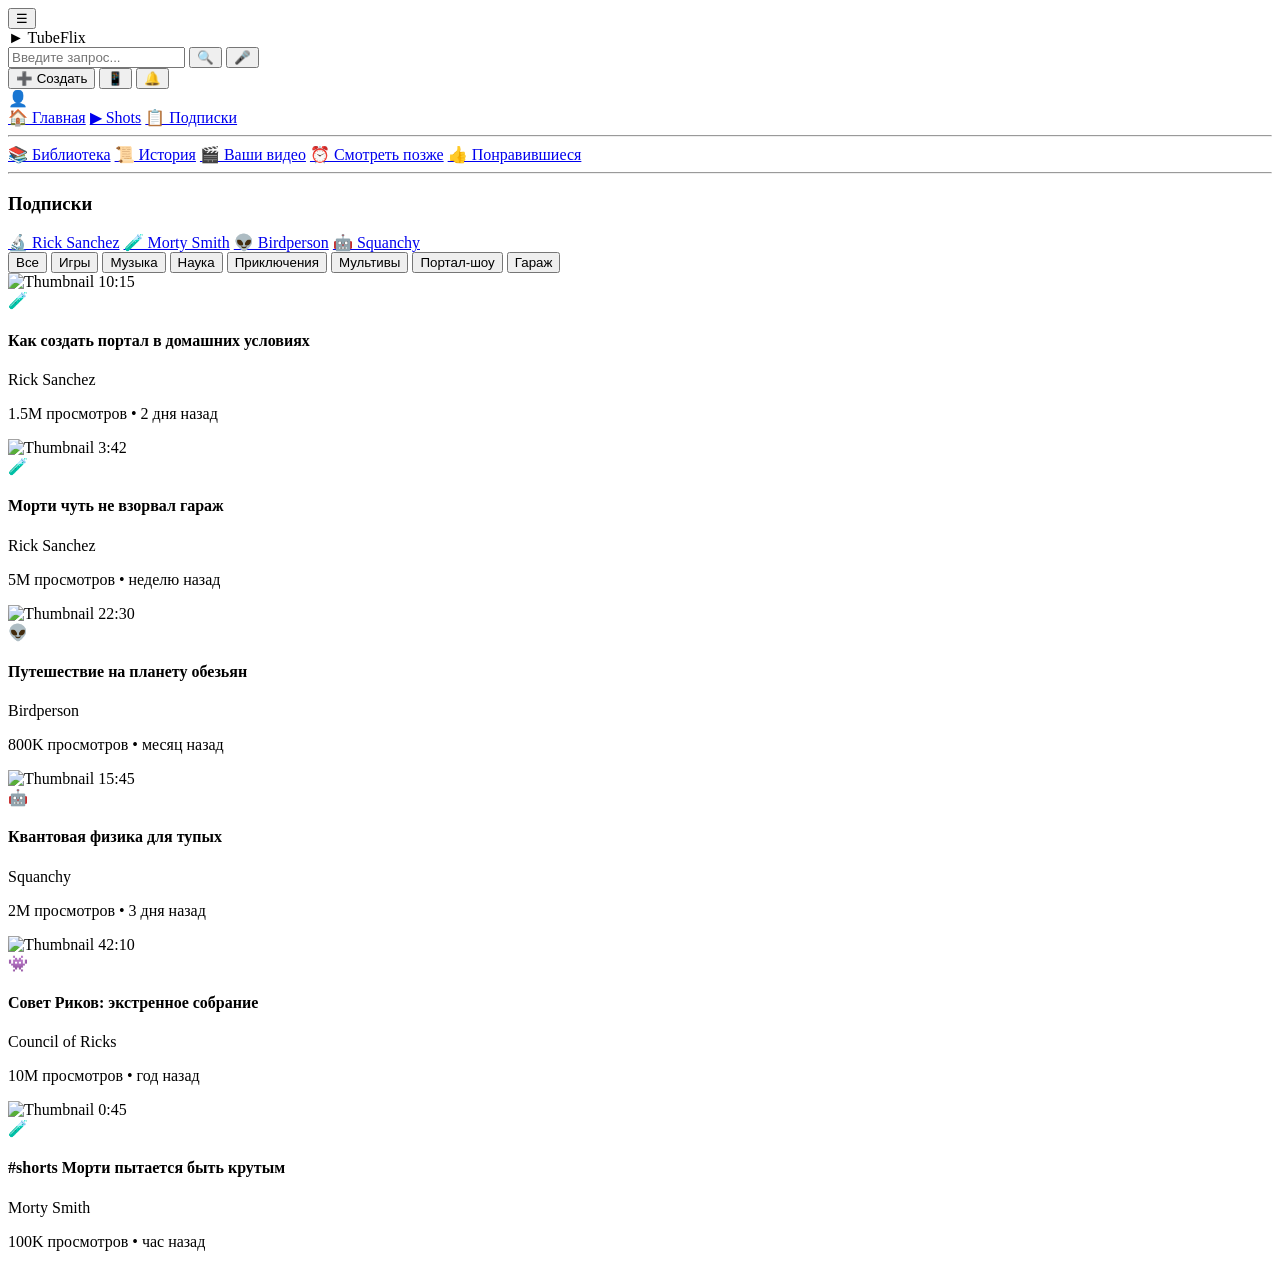
==== index.html @ 29e804e8 "Create index.html" ====
<!DOCTYPE html>
<html lang="en">
<head>
    <meta charset="UTF-8">
    <meta name="viewport" content="width=device-width, initial-scale=1.0">
    <title>TubeFlix - Клон Ютуба от Рика</title>
    <link rel="stylesheet" href="styles.css">
</head>
<body>
    <!-- Шапка как у Ютуба, блять -->
    <header class="header">
        <div class="header-left">
            <button class="menu-btn">☰</button>
            <div class="logo">
                <span class="logo-red">►</span>
                <span class="logo-text">TubeFlix</span>
            </div>
        </div>
        
        <div class="search-bar">
            <input type="text" placeholder="Введите запрос...">
            <button class="search-btn">🔍</button>
            <button class="voice-search">🎤</button>
        </div>
        
        <div class="header-right">
            <button class="create-btn">➕ Создать</button>
            <button class="apps-btn">📱</button>
            <button class="notifications-btn">🔔</button>
            <div class="avatar">👤</div>
        </div>
    </header>

    <main class="main-container">
        <!-- Боковая панель -->
        <aside class="sidebar">
            <nav class="sidebar-nav">
                <a href="#" class="nav-item active">🏠 Главная</a>
                <a href="#" class="nav-item">▶ Shots</a>
                <a href="#" class="nav-item">📋 Подписки</a>
                <hr>
                <a href="#" class="nav-item">📚 Библиотека</a>
                <a href="#" class="nav-item">📜 История</a>
                <a href="#" class="nav-item">🎬 Ваши видео</a>
                <a href="#" class="nav-item">⏰ Смотреть позже</a>
                <a href="#" class="nav-item">👍 Понравившиеся</a>
                <hr>
                <h3>Подписки</h3>
                <a href="#" class="nav-item">🔬 Rick Sanchez</a>
                <a href="#" class="nav-item">🧪 Morty Smith</a>
                <a href="#" class="nav-item">👽 Birdperson</a>
                <a href="#" class="nav-item">🤖 Squanchy</a>
            </nav>
        </aside>

        <!-- Основной контент -->
        <div class="content">
            <!-- Категории -->
            <div class="categories">
                <button class="category-btn active">Все</button>
                <button class="category-btn">Игры</button>
                <button class="category-btn">Музыка</button>
                <button class="category-btn">Наука</button>
                <button class="category-btn">Приключения</button>
                <button class="category-btn">Мультивы</button>
                <button class="category-btn">Портал-шоу</button>
                <button class="category-btn">Гараж</button>
            </div>

            <!-- Сетка видео -->
            <div class="video-grid">
                <!-- Видео 1 -->
                <div class="video-card">
                    <div class="thumbnail">
                        <img src="https://via.placeholder.com/320x180/1a1a1a/00ff00?text=Рик+и+Морти" alt="Thumbnail">
                        <span class="duration">10:15</span>
                    </div>
                    <div class="video-info">
                        <div class="channel-avatar">🧪</div>
                        <div class="video-details">
                            <h4>Как создать портал в домашних условиях</h4>
                            <p class="channel-name">Rick Sanchez</p>
                            <p class="video-stats">1.5M просмотров • 2 дня назад</p>
                        </div>
                    </div>
                </div>

                <!-- Видео 2 -->
                <div class="video-card">
                    <div class="thumbnail">
                        <img src="https://via.placeholder.com/320x180/1a1a1a/ff00ff?text=Морти+облажался" alt="Thumbnail">
                        <span class="duration">3:42</span>
                    </div>
                    <div class="video-info">
                        <div class="channel-avatar">🧪</div>
                        <div class="video-details">
                            <h4>Морти чуть не взорвал гараж</h4>
                            <p class="channel-name">Rick Sanchez</p>
                            <p class="video-stats">5M просмотров • неделю назад</p>
                        </div>
                    </div>
                </div>

                <!-- Видео 3 -->
                <div class="video-card">
                    <div class="thumbnail">
                        <img src="https://via.placeholder.com/320x180/1a1a1a/ffff00?text=Планета+Блипс" alt="Thumbnail">
                        <span class="duration">22:30</span>
                    </div>
                    <div class="video-info">
                        <div class="channel-avatar">👽</div>
                        <div class="video-details">
                            <h4>Путешествие на планету обезьян</h4>
                            <p class="channel-name">Birdperson</p>
                            <p class="video-stats">800K просмотров • месяц назад</p>
                        </div>
                    </div>
                </div>

                <!-- Видео 4 -->
                <div class="video-card">
                    <div class="thumbnail">
                        <img src="https://via.placeholder.com/320x180/1a1a1a/00ffff?text=Научное+шоу" alt="Thumbnail">
                        <span class="duration">15:45</span>
                    </div>
                    <div class="video-info">
                        <div class="channel-avatar">🤖</div>
                        <div class="video-details">
                            <h4>Квантовая физика для тупых</h4>
                            <p class="channel-name">Squanchy</p>
                            <p class="video-stats">2M просмотров • 3 дня назад</p>
                        </div>
                    </div>
                </div>

                <!-- Видео 5 -->
                <div class="video-card">
                    <div class="thumbnail">
                        <img src="https://via.placeholder.com/320x180/1a1a1a/ff0000?text=Межгалактический+совет" alt="Thumbnail">
                        <span class="duration">42:10</span>
                    </div>
                    <div class="video-info">
                        <div class="channel-avatar">👾</div>
                        <div class="video-details">
                            <h4>Совет Риков: экстренное собрание</h4>
                            <p class="channel-name">Council of Ricks</p>
                            <p class="video-stats">10M просмотров • год назад</p>
                        </div>
                    </div>
                </div>

                <!-- Видео 6 -->
                <div class="video-card">
                    <div class="thumbnail">
                        <img src="https://via.placeholder.com/320x180/1a1a1a/ff8800?text=Шортс+от+Морти" alt="Thumbnail">
                        <span class="duration">0:45</span>
                    </div>
                    <div class="video-info">
                        <div class="channel-avatar">🧪</div>
                        <div class="video-details">
                            <h4>#shorts Морти пытается быть крутым</h4>
                            <p class="channel-name">Morty Smith</p>
                            <p class="video-stats">100K просмотров • час назад</p>
                        </div>
                    </div>
                </div>
            </div>
        </div>
    </main>
</body>
</html>
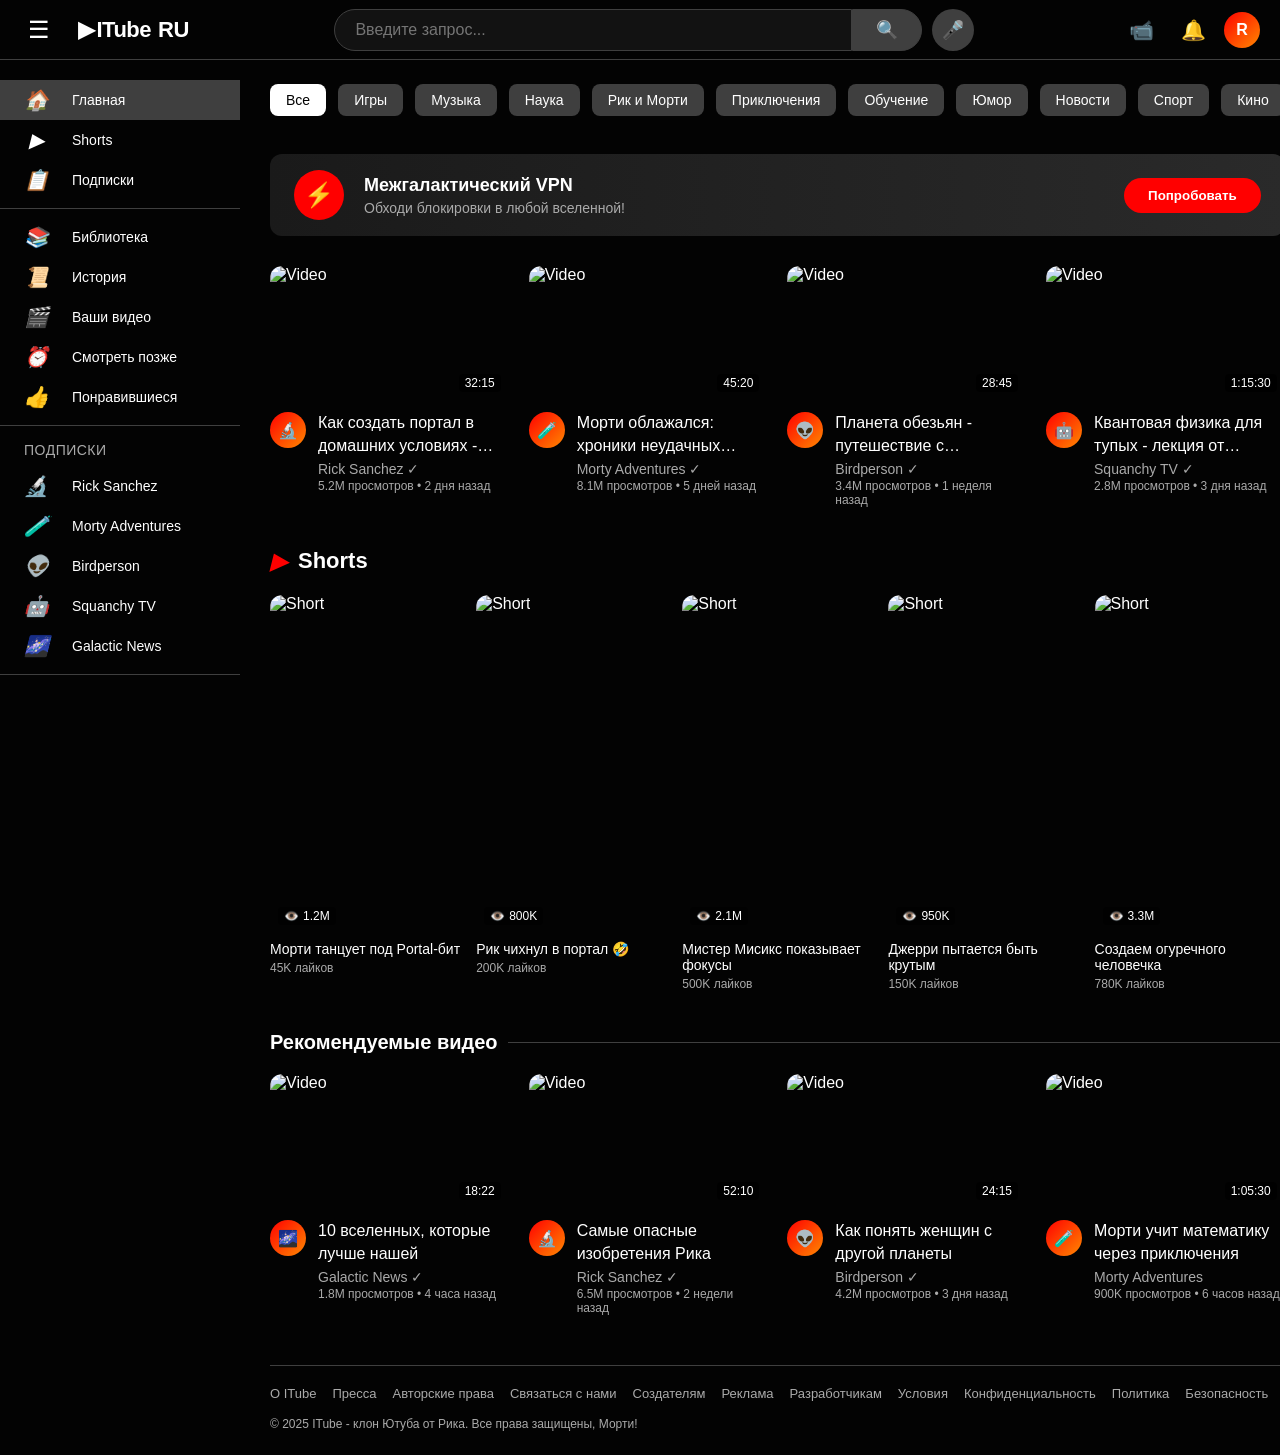
==== commit c6f9c796: "Update index.html" ====
--- a/index.html
+++ b/index.html
@@ -3,169 +3,968 @@
 <head>
     <meta charset="UTF-8">
     <meta name="viewport" content="width=device-width, initial-scale=1.0">
-    <title>TubeFlix - Клон Ютуба от Рика</title>
-    <link rel="stylesheet" href="styles.css">
+    <title>ITube - Клон Ютуба от Рика</title>
+    <style>
+        /* Стили внутри, чтобы ты не потерял, долбаеб */
+        * {
+            margin: 0;
+            padding: 0;
+            box-sizing: border-box;
+            font-family: 'Roboto', -apple-system, BlinkMacSystemFont, sans-serif;
+        }
+
+        body {
+            background-color: #030303;
+            color: #fff;
+        }
+
+        /* Шапка */
+        .header {
+            position: fixed;
+            top: 0;
+            left: 0;
+            right: 0;
+            height: 60px;
+            background-color: #030303;
+            display: flex;
+            align-items: center;
+            justify-content: space-between;
+            padding: 0 20px;
+            border-bottom: 1px solid #3f3f3f;
+            z-index: 1000;
+        }
+
+        .header-left {
+            display: flex;
+            align-items: center;
+            gap: 20px;
+        }
+
+        .menu-btn {
+            background: none;
+            border: none;
+            color: white;
+            font-size: 24px;
+            cursor: pointer;
+            padding: 8px;
+            border-radius: 50%;
+            transition: background-color 0.2s;
+        }
+
+        .menu-btn:hover {
+            background-color: #3f3f3f;
+        }
+
+        .logo {
+            display: flex;
+            align-items: center;
+            gap: 2px;
+        }
+
+        .logo i {
+            color: #ff0000;
+            font-size: 28px;
+            font-style: normal;
+        }
+
+        .logo span {
+            font-size: 22px;
+            font-weight: 600;
+            letter-spacing: -0.5px;
+            color: white;
+        }
+
+        .logo .itube {
+            color: white;
+        }
+
+        .country {
+            color: #aaa;
+            font-size: 12px;
+            font-weight: 400;
+            margin-left: 5px;
+        }
+
+        /* Поиск */
+        .search-container {
+            display: flex;
+            align-items: center;
+            flex: 0 1 640px;
+            gap: 10px;
+        }
+
+        .search-box {
+            display: flex;
+            flex: 1;
+            height: 42px;
+        }
+
+        .search-box input {
+            flex: 1;
+            height: 100%;
+            background-color: #121212;
+            border: 1px solid #3f3f3f;
+            border-radius: 40px 0 0 40px;
+            padding: 0 20px;
+            color: white;
+            font-size: 16px;
+            transition: border-color 0.2s;
+        }
+
+        .search-box input:focus {
+            border-color: #1c62b9;
+            outline: none;
+        }
+
+        .search-box button {
+            width: 70px;
+            height: 100%;
+            background-color: #3f3f3f;
+            border: 1px solid #3f3f3f;
+            border-radius: 0 40px 40px 0;
+            color: white;
+            cursor: pointer;
+            font-size: 18px;
+            transition: background-color 0.2s;
+        }
+
+        .search-box button:hover {
+            background-color: #4f4f4f;
+        }
+
+        .voice-search {
+            width: 42px;
+            height: 42px;
+            background-color: #3f3f3f;
+            border: none;
+            border-radius: 50%;
+            color: white;
+            cursor: pointer;
+            font-size: 18px;
+            transition: background-color 0.2s;
+        }
+
+        .voice-search:hover {
+            background-color: #4f4f4f;
+        }
+
+        /* Правая часть */
+        .header-right {
+            display: flex;
+            align-items: center;
+            gap: 10px;
+        }
+
+        .header-right button {
+            width: 42px;
+            height: 42px;
+            background: none;
+            border: none;
+            color: white;
+            cursor: pointer;
+            border-radius: 50%;
+            font-size: 20px;
+            transition: background-color 0.2s;
+        }
+
+        .header-right button:hover {
+            background-color: #3f3f3f;
+        }
+
+        .avatar {
+            width: 36px;
+            height: 36px;
+            background: linear-gradient(135deg, #ff0000, #ff8800);
+            border-radius: 50%;
+            display: flex;
+            align-items: center;
+            justify-content: center;
+            color: white;
+            font-weight: 600;
+            font-size: 16px;
+            cursor: pointer;
+        }
+
+        /* Основной контейнер */
+        .main {
+            display: flex;
+            margin-top: 60px;
+        }
+
+        /* Сайдбар */
+        .sidebar {
+            width: 240px;
+            background-color: #030303;
+            height: calc(100vh - 60px);
+            position: fixed;
+            left: 0;
+            overflow-y: auto;
+            padding: 12px 0;
+        }
+
+        .sidebar::-webkit-scrollbar {
+            width: 8px;
+        }
+
+        .sidebar::-webkit-scrollbar-thumb {
+            background-color: #3f3f3f;
+            border-radius: 4px;
+        }
+
+        .sidebar-section {
+            padding: 8px 0;
+            border-bottom: 1px solid #3f3f3f;
+        }
+
+        .sidebar-item {
+            display: flex;
+            align-items: center;
+            gap: 24px;
+            padding: 8px 24px;
+            color: #fff;
+            text-decoration: none;
+            font-size: 14px;
+            transition: background-color 0.2s;
+            cursor: pointer;
+        }
+
+        .sidebar-item:hover {
+            background-color: #3f3f3f;
+        }
+
+        .sidebar-item.active {
+            background-color: #3f3f3f;
+            font-weight: 500;
+        }
+
+        .sidebar-item i {
+            font-size: 20px;
+            width: 24px;
+            text-align: center;
+        }
+
+        .sidebar-title {
+            color: #aaa;
+            font-size: 14px;
+            font-weight: 500;
+            padding: 8px 24px;
+            text-transform: uppercase;
+            letter-spacing: 0.5px;
+        }
+
+        /* Контент */
+        .content {
+            margin-left: 240px;
+            padding: 24px 30px;
+            flex: 1;
+        }
+
+        /* Чипсы (категории) */
+        .chips {
+            display: flex;
+            gap: 12px;
+            margin-bottom: 30px;
+            overflow-x: auto;
+            padding-bottom: 8px;
+            scrollbar-width: thin;
+        }
+
+        .chips::-webkit-scrollbar {
+            height: 4px;
+        }
+
+        .chips::-webkit-scrollbar-thumb {
+            background-color: #3f3f3f;
+            border-radius: 4px;
+        }
+
+        .chip {
+            padding: 8px 16px;
+            background-color: #3f3f3f;
+            border: none;
+            border-radius: 8px;
+            color: white;
+            font-size: 14px;
+            font-weight: 400;
+            white-space: nowrap;
+            cursor: pointer;
+            transition: all 0.2s;
+        }
+
+        .chip:hover {
+            background-color: #4f4f4f;
+        }
+
+        .chip.active {
+            background-color: #fff;
+            color: #030303;
+        }
+
+        /* Секция шортс */
+        .shorts-section {
+            margin-bottom: 40px;
+        }
+
+        .shorts-header {
+            display: flex;
+            align-items: center;
+            gap: 10px;
+            margin-bottom: 20px;
+        }
+
+        .shorts-header h2 {
+            font-size: 22px;
+            font-weight: 600;
+        }
+
+        .shorts-header i {
+            font-size: 24px;
+            color: #ff0000;
+        }
+
+        .shorts-grid {
+            display: grid;
+            grid-template-columns: repeat(5, 1fr);
+            gap: 16px;
+        }
+
+        .short-card {
+            cursor: pointer;
+            transition: transform 0.2s;
+        }
+
+        .short-card:hover {
+            transform: scale(1.02);
+        }
+
+        .short-thumbnail {
+            position: relative;
+            aspect-ratio: 9/16;
+            border-radius: 12px;
+            overflow: hidden;
+            margin-bottom: 8px;
+        }
+
+        .short-thumbnail img {
+            width: 100%;
+            height: 100%;
+            object-fit: cover;
+            transition: transform 0.3s;
+        }
+
+        .short-card:hover .short-thumbnail img {
+            transform: scale(1.05);
+        }
+
+        .short-stats {
+            position: absolute;
+            bottom: 8px;
+            left: 8px;
+            color: white;
+            font-size: 12px;
+            display: flex;
+            align-items: center;
+            gap: 4px;
+            background: rgba(0,0,0,0.6);
+            padding: 2px 6px;
+            border-radius: 4px;
+        }
+
+        .short-title {
+            font-size: 14px;
+            font-weight: 500;
+            margin-bottom: 4px;
+            display: -webkit-box;
+            -webkit-line-clamp: 2;
+            -webkit-box-orient: vertical;
+            overflow: hidden;
+        }
+
+        .short-meta {
+            color: #aaa;
+            font-size: 12px;
+        }
+
+        /* Сетка видео */
+        .video-grid {
+            display: grid;
+            grid-template-columns: repeat(4, 1fr);
+            gap: 20px;
+            margin-bottom: 40px;
+        }
+
+        .video-card {
+            cursor: pointer;
+            transition: transform 0.2s;
+        }
+
+        .video-card:hover {
+            transform: scale(1.02);
+        }
+
+        .thumbnail {
+            position: relative;
+            aspect-ratio: 16/9;
+            border-radius: 12px;
+            overflow: hidden;
+            margin-bottom: 12px;
+        }
+
+        .thumbnail img {
+            width: 100%;
+            height: 100%;
+            object-fit: cover;
+            transition: transform 0.3s;
+        }
+
+        .video-card:hover .thumbnail img {
+            transform: scale(1.05);
+        }
+
+        .duration {
+            position: absolute;
+            bottom: 8px;
+            right: 8px;
+            background: rgba(0,0,0,0.8);
+            color: white;
+            padding: 2px 6px;
+            border-radius: 4px;
+            font-size: 12px;
+            font-weight: 500;
+        }
+
+        .video-info {
+            display: flex;
+            gap: 12px;
+        }
+
+        .channel-avatar {
+            width: 36px;
+            height: 36px;
+            border-radius: 50%;
+            overflow: hidden;
+            flex-shrink: 0;
+            background: linear-gradient(135deg, #ff0000, #ff8800);
+            display: flex;
+            align-items: center;
+            justify-content: center;
+            color: white;
+            font-weight: 600;
+        }
+
+        .channel-avatar img {
+            width: 100%;
+            height: 100%;
+            object-fit: cover;
+        }
+
+        .video-details {
+            flex: 1;
+        }
+
+        .video-title {
+            font-size: 16px;
+            font-weight: 500;
+            margin-bottom: 4px;
+            line-height: 1.4;
+            display: -webkit-box;
+            -webkit-line-clamp: 2;
+            -webkit-box-orient: vertical;
+            overflow: hidden;
+        }
+
+        .channel-name {
+            color: #aaa;
+            font-size: 14px;
+            margin-bottom: 2px;
+            display: flex;
+            align-items: center;
+            gap: 4px;
+        }
+
+        .verified {
+            color: #aaa;
+            font-size: 14px;
+        }
+
+        .video-stats {
+            color: #aaa;
+            font-size: 12px;
+        }
+
+        /* Разделитель */
+        .section-divider {
+            display: flex;
+            align-items: center;
+            gap: 10px;
+            margin: 40px 0 20px;
+        }
+
+        .section-divider h3 {
+            font-size: 20px;
+            font-weight: 600;
+        }
+
+        .section-divider-line {
+            flex: 1;
+            height: 1px;
+            background-color: #3f3f3f;
+        }
+
+        /* Реклама */
+        .ad-banner {
+            background: linear-gradient(90deg, #1a1a1a, #2a2a2a);
+            border-radius: 12px;
+            padding: 16px 24px;
+            margin-bottom: 30px;
+            display: flex;
+            align-items: center;
+            justify-content: space-between;
+        }
+
+        .ad-content {
+            display: flex;
+            align-items: center;
+            gap: 20px;
+        }
+
+        .ad-icon {
+            width: 50px;
+            height: 50px;
+            background: #ff0000;
+            border-radius: 50%;
+            display: flex;
+            align-items: center;
+            justify-content: center;
+            font-size: 24px;
+        }
+
+        .ad-text h4 {
+            font-size: 18px;
+            margin-bottom: 4px;
+        }
+
+        .ad-text p {
+            color: #aaa;
+            font-size: 14px;
+        }
+
+        .ad-button {
+            padding: 10px 24px;
+            background-color: #ff0000;
+            border: none;
+            border-radius: 40px;
+            color: white;
+            font-weight: 600;
+            cursor: pointer;
+            transition: background-color 0.2s;
+        }
+
+        .ad-button:hover {
+            background-color: #cc0000;
+        }
+
+        /* Футер */
+        .footer {
+            margin-top: 50px;
+            padding-top: 20px;
+            border-top: 1px solid #3f3f3f;
+        }
+
+        .footer-links {
+            display: flex;
+            flex-wrap: wrap;
+            gap: 16px;
+            margin-bottom: 16px;
+        }
+
+        .footer-links a {
+            color: #aaa;
+            text-decoration: none;
+            font-size: 13px;
+        }
+
+        .footer-links a:hover {
+            color: #fff;
+        }
+
+        .copyright {
+            color: #aaa;
+            font-size: 12px;
+        }
+
+        /* Адаптивность */
+        @media (max-width: 1200px) {
+            .video-grid {
+                grid-template-columns: repeat(3, 1fr);
+            }
+            .shorts-grid {
+                grid-template-columns: repeat(4, 1fr);
+            }
+        }
+
+        @media (max-width: 900px) {
+            .video-grid {
+                grid-template-columns: repeat(2, 1fr);
+            }
+            .shorts-grid {
+                grid-template-columns: repeat(3, 1fr);
+            }
+            .sidebar {
+                display: none;
+            }
+            .content {
+                margin-left: 0;
+            }
+        }
+    </style>
 </head>
 <body>
-    <!-- Шапка как у Ютуба, блять -->
+    <!-- Шапка -->
     <header class="header">
         <div class="header-left">
             <button class="menu-btn">☰</button>
             <div class="logo">
-                <span class="logo-red">►</span>
-                <span class="logo-text">TubeFlix</span>
+                <span class="logo i">▶</span>
+                <span class="itube">ITube</span>
+                <span class="country">RU</span>
             </div>
         </div>
-        
-        <div class="search-bar">
-            <input type="text" placeholder="Введите запрос...">
-            <button class="search-btn">🔍</button>
+
+        <!-- Поиск -->
+        <div class="search-container">
+            <div class="search-box">
+                <input type="text" placeholder="Введите запрос...">
+                <button>🔍</button>
+            </div>
             <button class="voice-search">🎤</button>
         </div>
-        
+
+        <!-- Правая часть -->
         <div class="header-right">
-            <button class="create-btn">➕ Создать</button>
-            <button class="apps-btn">📱</button>
-            <button class="notifications-btn">🔔</button>
-            <div class="avatar">👤</div>
+            <button>📹</button>
+            <button>🔔</button>
+            <div class="avatar">R</div>
         </div>
     </header>
 
-    <main class="main-container">
-        <!-- Боковая панель -->
+    <!-- Основной контент -->
+    <div class="main">
+        <!-- Сайдбар -->
         <aside class="sidebar">
-            <nav class="sidebar-nav">
-                <a href="#" class="nav-item active">🏠 Главная</a>
-                <a href="#" class="nav-item">▶ Shots</a>
-                <a href="#" class="nav-item">📋 Подписки</a>
-                <hr>
-                <a href="#" class="nav-item">📚 Библиотека</a>
-                <a href="#" class="nav-item">📜 История</a>
-                <a href="#" class="nav-item">🎬 Ваши видео</a>
-                <a href="#" class="nav-item">⏰ Смотреть позже</a>
-                <a href="#" class="nav-item">👍 Понравившиеся</a>
-                <hr>
-                <h3>Подписки</h3>
-                <a href="#" class="nav-item">🔬 Rick Sanchez</a>
-                <a href="#" class="nav-item">🧪 Morty Smith</a>
-                <a href="#" class="nav-item">👽 Birdperson</a>
-                <a href="#" class="nav-item">🤖 Squanchy</a>
-            </nav>
+            <div class="sidebar-section">
+                <div class="sidebar-item active">
+                    <i>🏠</i>
+                    <span>Главная</span>
+                </div>
+                <div class="sidebar-item">
+                    <i>▶</i>
+                    <span>Shorts</span>
+                </div>
+                <div class="sidebar-item">
+                    <i>📋</i>
+                    <span>Подписки</span>
+                </div>
+            </div>
+
+            <div class="sidebar-section">
+                <div class="sidebar-item">
+                    <i>📚</i>
+                    <span>Библиотека</span>
+                </div>
+                <div class="sidebar-item">
+                    <i>📜</i>
+                    <span>История</span>
+                </div>
+                <div class="sidebar-item">
+                    <i>🎬</i>
+                    <span>Ваши видео</span>
+                </div>
+                <div class="sidebar-item">
+                    <i>⏰</i>
+                    <span>Смотреть позже</span>
+                </div>
+                <div class="sidebar-item">
+                    <i>👍</i>
+                    <span>Понравившиеся</span>
+                </div>
+            </div>
+
+            <div class="sidebar-section">
+                <div class="sidebar-title">Подписки</div>
+                <div class="sidebar-item">
+                    <i>🔬</i>
+                    <span>Rick Sanchez</span>
+                </div>
+                <div class="sidebar-item">
+                    <i>🧪</i>
+                    <span>Morty Adventures</span>
+                </div>
+                <div class="sidebar-item">
+                    <i>👽</i>
+                    <span>Birdperson</span>
+                </div>
+                <div class="sidebar-item">
+                    <i>🤖</i>
+                    <span>Squanchy TV</span>
+                </div>
+                <div class="sidebar-item">
+                    <i>🌌</i>
+                    <span>Galactic News</span>
+                </div>
+            </div>
         </aside>
 
-        <!-- Основной контент -->
+        <!-- Контент -->
         <div class="content">
-            <!-- Категории -->
-            <div class="categories">
-                <button class="category-btn active">Все</button>
-                <button class="category-btn">Игры</button>
-                <button class="category-btn">Музыка</button>
-                <button class="category-btn">Наука</button>
-                <button class="category-btn">Приключения</button>
-                <button class="category-btn">Мультивы</button>
-                <button class="category-btn">Портал-шоу</button>
-                <button class="category-btn">Гараж</button>
-            </div>
-
-            <!-- Сетка видео -->
+            <!-- Чипсы (категории) -->
+            <div class="chips">
+                <button class="chip active">Все</button>
+                <button class="chip">Игры</button>
+                <button class="chip">Музыка</button>
+                <button class="chip">Наука</button>
+                <button class="chip">Рик и Морти</button>
+                <button class="chip">Приключения</button>
+                <button class="chip">Обучение</button>
+                <button class="chip">Юмор</button>
+                <button class="chip">Новости</button>
+                <button class="chip">Спорт</button>
+                <button class="chip">Кино</button>
+            </div>
+
+            <!-- Реклама -->
+            <div class="ad-banner">
+                <div class="ad-content">
+                    <div class="ad-icon">⚡</div>
+                    <div class="ad-text">
+                        <h4>Межгалактический VPN</h4>
+                        <p>Обходи блокировки в любой вселенной!</p>
+                    </div>
+                </div>
+                <button class="ad-button">Попробовать</button>
+            </div>
+
+            <!-- Длинные видео 1 -->
             <div class="video-grid">
-                <!-- Видео 1 -->
                 <div class="video-card">
                     <div class="thumbnail">
-                        <img src="https://via.placeholder.com/320x180/1a1a1a/00ff00?text=Рик+и+Морти" alt="Thumbnail">
-                        <span class="duration">10:15</span>
+                        <img src="https://images.unsplash.com/photo-1634907844139-b5d9b5b0b3b0?w=400" alt="Video">
+                        <span class="duration">32:15</span>
+                    </div>
+                    <div class="video-info">
+                        <div class="channel-avatar">🔬</div>
+                        <div class="video-details">
+                            <h3 class="video-title">Как создать портал в домашних условиях - полный гайд</h3>
+                            <p class="channel-name">Rick Sanchez ✓</p>
+                            <p class="video-stats">5.2M просмотров • 2 дня назад</p>
+                        </div>
+                    </div>
+                </div>
+
+                <div class="video-card">
+                    <div class="thumbnail">
+                        <img src="https://images.unsplash.com/photo-1634907844139-b5d9b5b0b3b1?w=400" alt="Video">
+                        <span class="duration">45:20</span>
                     </div>
                     <div class="video-info">
                         <div class="channel-avatar">🧪</div>
                         <div class="video-details">
-                            <h4>Как создать портал в домашних условиях</h4>
-                            <p class="channel-name">Rick Sanchez</p>
-                            <p class="video-stats">1.5M просмотров • 2 дня назад</p>
-                        </div>
-                    </div>
-                </div>
-
-                <!-- Видео 2 -->
+                            <h3 class="video-title">Морти облажался: хроники неудачных экспериментов</h3>
+                            <p class="channel-name">Morty Adventures ✓</p>
+                            <p class="video-stats">8.1M просмотров • 5 дней назад</p>
+                        </div>
+                    </div>
+                </div>
+
                 <div class="video-card">
                     <div class="thumbnail">
-                        <img src="https://via.placeholder.com/320x180/1a1a1a/ff00ff?text=Морти+облажался" alt="Thumbnail">
-                        <span class="duration">3:42</span>
+                        <img src="https://images.unsplash.com/photo-1634907844139-b5d9b5b0b3b2?w=400" alt="Video">
+                        <span class="duration">28:45</span>
+                    </div>
+                    <div class="video-info">
+                        <div class="channel-avatar">👽</div>
+                        <div class="video-details">
+                            <h3 class="video-title">Планета обезьян - путешествие с Бердперсоном</h3>
+                            <p class="channel-name">Birdperson ✓</p>
+                            <p class="video-stats">3.4M просмотров • 1 неделя назад</p>
+                        </div>
+                    </div>
+                </div>
+
+                <div class="video-card">
+                    <div class="thumbnail">
+                        <img src="https://images.unsplash.com/photo-1634907844139-b5d9b5b0b3b3?w=400" alt="Video">
+                        <span class="duration">1:15:30</span>
+                    </div>
+                    <div class="video-info">
+                        <div class="channel-avatar">🤖</div>
+                        <div class="video-details">
+                            <h3 class="video-title">Квантовая физика для тупых - лекция от Сквончи</h3>
+                            <p class="channel-name">Squanchy TV ✓</p>
+                            <p class="video-stats">2.8M просмотров • 3 дня назад</p>
+                        </div>
+                    </div>
+                </div>
+            </div>
+
+            <!-- Шортс секция -->
+            <div class="shorts-section">
+                <div class="shorts-header">
+                    <i>▶</i>
+                    <h2>Shorts</h2>
+                </div>
+
+                <div class="shorts-grid">
+                    <div class="short-card">
+                        <div class="short-thumbnail">
+                            <img src="https://images.unsplash.com/photo-1634907844139-b5d9b5b0b3b4?w=400" alt="Short">
+                            <div class="short-stats">
+                                <span>👁️</span>
+                                <span>1.2M</span>
+                            </div>
+                        </div>
+                        <h4 class="short-title">Морти танцует под Portal-бит</h4>
+                        <p class="short-meta">45K лайков</p>
+                    </div>
+
+                    <div class="short-card">
+                        <div class="short-thumbnail">
+                            <img src="https://images.unsplash.com/photo-1634907844139-b5d9b5b0b3b5?w=400" alt="Short">
+                            <div class="short-stats">
+                                <span>👁️</span>
+                                <span>800K</span>
+                            </div>
+                        </div>
+                        <h4 class="short-title">Рик чихнул в портал 🤣</h4>
+                        <p class="short-meta">200K лайков</p>
+                    </div>
+
+                    <div class="short-card">
+                        <div class="short-thumbnail">
+                            <img src="https://images.unsplash.com/photo-1634907844139-b5d9b5b0b3b6?w=400" alt="Short">
+                            <div class="short-stats">
+                                <span>👁️</span>
+                                <span>2.1M</span>
+                            </div>
+                        </div>
+                        <h4 class="short-title">Мистер Мисикс показывает фокусы</h4>
+                        <p class="short-meta">500K лайков</p>
+                    </div>
+
+                    <div class="short-card">
+                        <div class="short-thumbnail">
+                            <img src="https://images.unsplash.com/photo-1634907844139-b5d9b5b0b3b7?w=400" alt="Short">
+                            <div class="short-stats">
+                                <span>👁️</span>
+                                <span>950K</span>
+                            </div>
+                        </div>
+                        <h4 class="short-title">Джерри пытается быть крутым</h4>
+                        <p class="short-meta">150K лайков</p>
+                    </div>
+
+                    <div class="short-card">
+                        <div class="short-thumbnail">
+                            <img src="https://images.unsplash.com/photo-1634907844139-b5d9b5b0b3b8?w=400" alt="Short">
+                            <div class="short-stats">
+                                <span>👁️</span>
+                                <span>3.3M</span>
+                            </div>
+                        </div>
+                        <h4 class="short-title">Создаем огуречного человечка</h4>
+                        <p class="short-meta">780K лайков</p>
+                    </div>
+                </div>
+            </div>
+
+            <!-- Длинные видео 2 -->
+            <div class="section-divider">
+                <h3>Рекомендуемые видео</h3>
+                <div class="section-divider-line"></div>
+            </div>
+
+            <div class="video-grid">
+                <div class="video-card">
+                    <div class="thumbnail">
+                        <img src="https://images.unsplash.com/photo-1634907844139-b5d9b5b0b3b9?w=400" alt="Video">
+                        <span class="duration">18:22</span>
+                    </div>
+                    <div class="video-info">
+                        <div class="channel-avatar">🌌</div>
+                        <div class="video-details">
+                            <h3 class="video-title">10 вселенных, которые лучше нашей</h3>
+                            <p class="channel-name">Galactic News ✓</p>
+                            <p class="video-stats">1.8M просмотров • 4 часа назад</p>
+                        </div>
+                    </div>
+                </div>
+
+                <div class="video-card">
+                    <div class="thumbnail">
+                        <img src="https://images.unsplash.com/photo-1634907844139-b5d9b5b0b4b0?w=400" alt="Video">
+                        <span class="duration">52:10</span>
+                    </div>
+                    <div class="video-info">
+                        <div class="channel-avatar">🔬</div>
+                        <div class="video-details">
+                            <h3 class="video-title">Самые опасные изобретения Рика</h3>
+                            <p class="channel-name">Rick Sanchez ✓</p>
+                            <p class="video-stats">6.5M просмотров • 2 недели назад</p>
+                        </div>
+                    </div>
+                </div>
+
+                <div class="video-card">
+                    <div class="thumbnail">
+                        <img src="https://images.unsplash.com/photo-1634907844139-b5d9b5b0b4b1?w=400" alt="Video">
+                        <span class="duration">24:15</span>
+                    </div>
+                    <div class="video-info">
+                        <div class="channel-avatar">👽</div>
+                        <div class="video-details">
+                            <h3 class="video-title">Как понять женщин с другой планеты</h3>
+                            <p class="channel-name">Birdperson ✓</p>
+                            <p class="video-stats">4.2M просмотров • 3 дня назад</p>
+                        </div>
+                    </div>
+                </div>
+
+                <div class="video-card">
+                    <div class="thumbnail">
+                        <img src="https://images.unsplash.com/photo-1634907844139-b5d9b5b0b4b2?w=400" alt="Video">
+                        <span class="duration">1:05:30</span>
                     </div>
                     <div class="video-info">
                         <div class="channel-avatar">🧪</div>
                         <div class="video-details">
-                            <h4>Морти чуть не взорвал гараж</h4>
-                            <p class="channel-name">Rick Sanchez</p>
-                            <p class="video-stats">5M просмотров • неделю назад</p>
-                        </div>
-                    </div>
-                </div>
-
-                <!-- Видео 3 -->
-                <div class="video-card">
-                    <div class="thumbnail">
-                        <img src="https://via.placeholder.com/320x180/1a1a1a/ffff00?text=Планета+Блипс" alt="Thumbnail">
-                        <span class="duration">22:30</span>
-                    </div>
-                    <div class="video-info">
-                        <div class="channel-avatar">👽</div>
-                        <div class="video-details">
-                            <h4>Путешествие на планету обезьян</h4>
-                            <p class="channel-name">Birdperson</p>
-                            <p class="video-stats">800K просмотров • месяц назад</p>
-                        </div>
-                    </div>
-                </div>
-
-                <!-- Видео 4 -->
-                <div class="video-card">
-                    <div class="thumbnail">
-                        <img src="https://via.placeholder.com/320x180/1a1a1a/00ffff?text=Научное+шоу" alt="Thumbnail">
-                        <span class="duration">15:45</span>
-                    </div>
-                    <div class="video-info">
-                        <div class="channel-avatar">🤖</div>
-                        <div class="video-details">
-                            <h4>Квантовая физика для тупых</h4>
-                            <p class="channel-name">Squanchy</p>
-                            <p class="video-stats">2M просмотров • 3 дня назад</p>
-                        </div>
-                    </div>
-                </div>
-
-                <!-- Видео 5 -->
-                <div class="video-card">
-                    <div class="thumbnail">
-                        <img src="https://via.placeholder.com/320x180/1a1a1a/ff0000?text=Межгалактический+совет" alt="Thumbnail">
-                        <span class="duration">42:10</span>
-                    </div>
-                    <div class="video-info">
-                        <div class="channel-avatar">👾</div>
-                        <div class="video-details">
-                            <h4>Совет Риков: экстренное собрание</h4>
-                            <p class="channel-name">Council of Ricks</p>
-                            <p class="video-stats">10M просмотров • год назад</p>
-                        </div>
-                    </div>
-                </div>
-
-                <!-- Видео 6 -->
-                <div class="video-card">
-                    <div class="thumbnail">
-                        <img src="https://via.placeholder.com/320x180/1a1a1a/ff8800?text=Шортс+от+Морти" alt="Thumbnail">
-                        <span class="duration">0:45</span>
-                    </div>
-                    <div class="video-info">
-                        <div class="channel-avatar">🧪</div>
-                        <div class="video-details">
-                            <h4>#shorts Морти пытается быть крутым</h4>
-                            <p class="channel-name">Morty Smith</p>
-                            <p class="video-stats">100K просмотров • час назад</p>
-                        </div>
-                    </div>
-                </div>
-            </div>
+                            <h3 class="video-title">Морти учит математику через приключения</h3>
+                            <p class="channel-name">Morty Adventures</p>
+                            <p class="video-stats">900K просмотров • 6 часов назад</p>
+                        </div>
+                    </div>
+                </div>
+            </div>
+
+            <!-- Футер -->
+            <footer class="footer">
+                <div class="footer-links">
+                    <a href="#">О ITube</a>
+                    <a href="#">Пресса</a>
+                    <a href="#">Авторские права</a>
+                    <a href="#">Связаться с нами</a>
+                    <a href="#">Создателям</a>
+                    <a href="#">Реклама</a>
+                    <a href="#">Разработчикам</a>
+                    <a href="#">Условия</a>
+                    <a href="#">Конфиденциальность</a>
+                    <a href="#">Политика</a>
+                    <a href="#">Безопасность</a>
+                </div>
+                <div class="copyright">
+                    © 2025 ITube - клон Ютуба от Рика. Все права защищены, Морти!
+                </div>
+            </footer>
         </div>
-    </main>
+    </div>
 </body>
 </html>
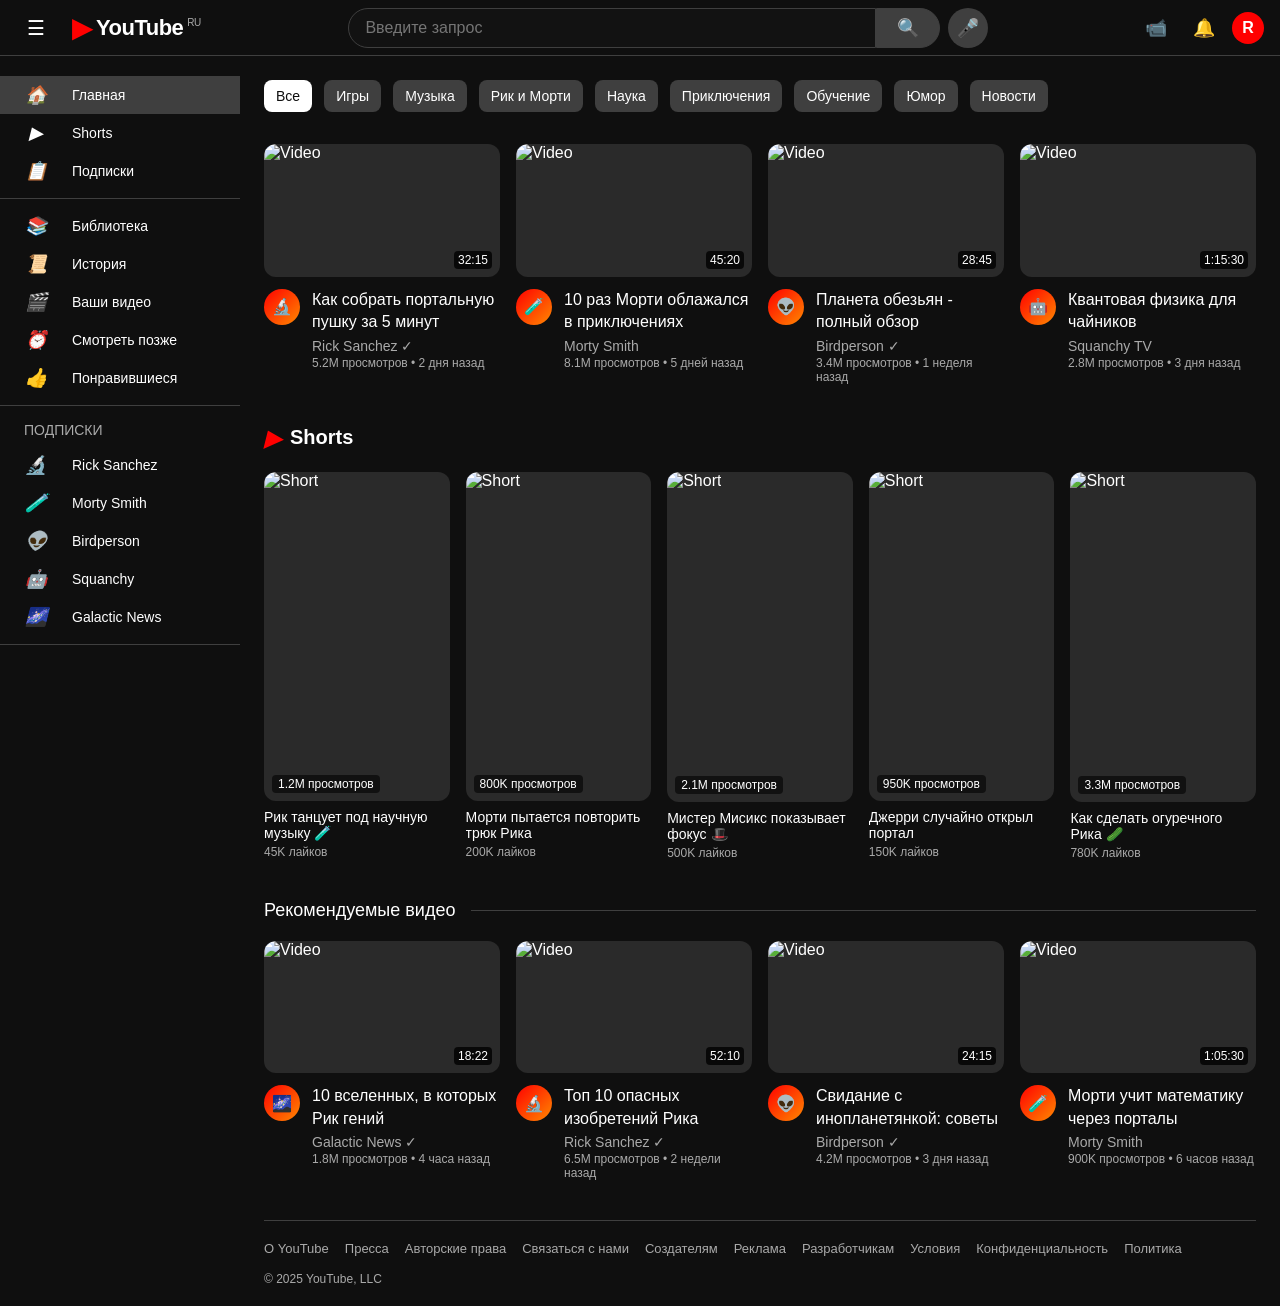
==== commit 02c1035d: "Update index.html" ====
--- a/index.html
+++ b/index.html
@@ -3,33 +3,32 @@
 <head>
     <meta charset="UTF-8">
     <meta name="viewport" content="width=device-width, initial-scale=1.0">
-    <title>ITube - Клон Ютуба от Рика</title>
+    <title>YouTube</title>
     <style>
-        /* Стили внутри, чтобы ты не потерял, долбаеб */
         * {
             margin: 0;
             padding: 0;
             box-sizing: border-box;
-            font-family: 'Roboto', -apple-system, BlinkMacSystemFont, sans-serif;
+            font-family: 'Roboto', Arial, sans-serif;
         }
 
         body {
-            background-color: #030303;
+            background-color: #0f0f0f;
             color: #fff;
         }
 
-        /* Шапка */
+        /* Шапка YouTube */
         .header {
             position: fixed;
             top: 0;
             left: 0;
             right: 0;
-            height: 60px;
-            background-color: #030303;
+            height: 56px;
+            background-color: #0f0f0f;
             display: flex;
             align-items: center;
             justify-content: space-between;
-            padding: 0 20px;
+            padding: 0 16px;
             border-bottom: 1px solid #3f3f3f;
             z-index: 1000;
         }
@@ -37,18 +36,21 @@
         .header-left {
             display: flex;
             align-items: center;
-            gap: 20px;
+            gap: 16px;
         }
 
         .menu-btn {
+            width: 40px;
+            height: 40px;
             background: none;
             border: none;
             color: white;
-            font-size: 24px;
+            font-size: 20px;
             cursor: pointer;
-            padding: 8px;
             border-radius: 50%;
-            transition: background-color 0.2s;
+            display: flex;
+            align-items: center;
+            justify-content: center;
         }
 
         .menu-btn:hover {
@@ -58,31 +60,28 @@
         .logo {
             display: flex;
             align-items: center;
-            gap: 2px;
-        }
-
-        .logo i {
+        }
+
+        .logo-icon {
             color: #ff0000;
             font-size: 28px;
-            font-style: normal;
-        }
-
-        .logo span {
+            margin-right: 2px;
+        }
+
+        .logo-text {
             font-size: 22px;
             font-weight: 600;
             letter-spacing: -0.5px;
             color: white;
         }
 
-        .logo .itube {
-            color: white;
-        }
-
-        .country {
+        .logo-text::after {
+            content: "RU";
+            font-size: 10px;
             color: #aaa;
-            font-size: 12px;
+            margin-left: 4px;
             font-weight: 400;
-            margin-left: 5px;
+            vertical-align: super;
         }
 
         /* Поиск */
@@ -90,34 +89,33 @@
             display: flex;
             align-items: center;
             flex: 0 1 640px;
-            gap: 10px;
-        }
-
-        .search-box {
+            gap: 8px;
+        }
+
+        .search-wrapper {
             display: flex;
             flex: 1;
-            height: 42px;
-        }
-
-        .search-box input {
+            height: 40px;
+        }
+
+        .search-wrapper input {
             flex: 1;
             height: 100%;
             background-color: #121212;
             border: 1px solid #3f3f3f;
             border-radius: 40px 0 0 40px;
-            padding: 0 20px;
+            padding: 0 16px;
             color: white;
             font-size: 16px;
-            transition: border-color 0.2s;
-        }
-
-        .search-box input:focus {
+        }
+
+        .search-wrapper input:focus {
             border-color: #1c62b9;
             outline: none;
         }
 
-        .search-box button {
-            width: 70px;
+        .search-wrapper button {
+            width: 64px;
             height: 100%;
             background-color: #3f3f3f;
             border: 1px solid #3f3f3f;
@@ -128,13 +126,13 @@
             transition: background-color 0.2s;
         }
 
-        .search-box button:hover {
+        .search-wrapper button:hover {
             background-color: #4f4f4f;
         }
 
         .voice-search {
-            width: 42px;
-            height: 42px;
+            width: 40px;
+            height: 40px;
             background-color: #3f3f3f;
             border: none;
             border-radius: 50%;
@@ -152,18 +150,18 @@
         .header-right {
             display: flex;
             align-items: center;
-            gap: 10px;
+            gap: 8px;
         }
 
         .header-right button {
-            width: 42px;
-            height: 42px;
+            width: 40px;
+            height: 40px;
             background: none;
             border: none;
             color: white;
             cursor: pointer;
             border-radius: 50%;
-            font-size: 20px;
+            font-size: 18px;
             transition: background-color 0.2s;
         }
 
@@ -172,30 +170,29 @@
         }
 
         .avatar {
-            width: 36px;
-            height: 36px;
-            background: linear-gradient(135deg, #ff0000, #ff8800);
+            width: 32px;
+            height: 32px;
+            background-color: #ff0000;
             border-radius: 50%;
             display: flex;
             align-items: center;
             justify-content: center;
             color: white;
             font-weight: 600;
-            font-size: 16px;
             cursor: pointer;
         }
 
         /* Основной контейнер */
         .main {
             display: flex;
-            margin-top: 60px;
+            margin-top: 56px;
         }
 
         /* Сайдбар */
         .sidebar {
             width: 240px;
-            background-color: #030303;
-            height: calc(100vh - 60px);
+            background-color: #0f0f0f;
+            height: calc(100vh - 56px);
             position: fixed;
             left: 0;
             overflow-y: auto;
@@ -224,8 +221,8 @@
             color: #fff;
             text-decoration: none;
             font-size: 14px;
+            cursor: pointer;
             transition: background-color 0.2s;
-            cursor: pointer;
         }
 
         .sidebar-item:hover {
@@ -238,7 +235,7 @@
         }
 
         .sidebar-item i {
-            font-size: 20px;
+            font-size: 18px;
             width: 24px;
             text-align: center;
         }
@@ -249,58 +246,152 @@
             font-weight: 500;
             padding: 8px 24px;
             text-transform: uppercase;
-            letter-spacing: 0.5px;
         }
 
         /* Контент */
         .content {
             margin-left: 240px;
-            padding: 24px 30px;
+            padding: 24px 24px 0;
             flex: 1;
         }
 
-        /* Чипсы (категории) */
-        .chips {
+        /* Категории */
+        .categories {
             display: flex;
             gap: 12px;
-            margin-bottom: 30px;
+            margin-bottom: 24px;
             overflow-x: auto;
             padding-bottom: 8px;
             scrollbar-width: thin;
         }
 
-        .chips::-webkit-scrollbar {
-            height: 4px;
-        }
-
-        .chips::-webkit-scrollbar-thumb {
+        .categories::-webkit-scrollbar {
+            height: 2px;
+        }
+
+        .categories::-webkit-scrollbar-thumb {
             background-color: #3f3f3f;
             border-radius: 4px;
         }
 
-        .chip {
-            padding: 8px 16px;
+        .category {
+            padding: 8px 12px;
             background-color: #3f3f3f;
             border: none;
             border-radius: 8px;
             color: white;
             font-size: 14px;
-            font-weight: 400;
             white-space: nowrap;
             cursor: pointer;
-            transition: all 0.2s;
-        }
-
-        .chip:hover {
+            transition: background-color 0.2s;
+        }
+
+        .category:hover {
             background-color: #4f4f4f;
         }
 
-        .chip.active {
+        .category.active {
             background-color: #fff;
-            color: #030303;
-        }
-
-        /* Секция шортс */
+            color: #0f0f0f;
+        }
+
+        /* Блок с видео */
+        .video-grid {
+            display: grid;
+            grid-template-columns: repeat(4, 1fr);
+            gap: 16px;
+            margin-bottom: 40px;
+        }
+
+        .video-card {
+            cursor: pointer;
+            transition: transform 0.2s;
+        }
+
+        .video-card:hover {
+            transform: scale(1.02);
+        }
+
+        .thumbnail {
+            position: relative;
+            aspect-ratio: 16/9;
+            border-radius: 12px;
+            overflow: hidden;
+            margin-bottom: 12px;
+            background-color: #2a2a2a;
+        }
+
+        .thumbnail img {
+            width: 100%;
+            height: 100%;
+            object-fit: cover;
+        }
+
+        .duration {
+            position: absolute;
+            bottom: 8px;
+            right: 8px;
+            background-color: rgba(0, 0, 0, 0.8);
+            color: white;
+            padding: 2px 4px;
+            border-radius: 4px;
+            font-size: 12px;
+            font-weight: 500;
+        }
+
+        .video-info {
+            display: flex;
+            gap: 12px;
+        }
+
+        .channel-avatar {
+            width: 36px;
+            height: 36px;
+            border-radius: 50%;
+            overflow: hidden;
+            flex-shrink: 0;
+            background: linear-gradient(135deg, #ff0000, #ff8800);
+            display: flex;
+            align-items: center;
+            justify-content: center;
+            color: white;
+            font-weight: 600;
+        }
+
+        .video-details {
+            flex: 1;
+        }
+
+        .video-title {
+            font-size: 16px;
+            font-weight: 500;
+            line-height: 1.4;
+            margin-bottom: 4px;
+            display: -webkit-box;
+            -webkit-line-clamp: 2;
+            -webkit-box-orient: vertical;
+            overflow: hidden;
+        }
+
+        .channel-name {
+            color: #aaa;
+            font-size: 14px;
+            margin-bottom: 2px;
+        }
+
+        .video-stats {
+            color: #aaa;
+            font-size: 12px;
+        }
+
+        .verified {
+            display: inline-block;
+            margin-left: 4px;
+            color: #aaa;
+            font-size: 14px;
+        }
+
+        /* Секция Shorts */
         .shorts-section {
             margin-bottom: 40px;
         }
@@ -308,18 +399,18 @@
         .shorts-header {
             display: flex;
             align-items: center;
-            gap: 10px;
+            gap: 8px;
             margin-bottom: 20px;
-        }
-
-        .shorts-header h2 {
-            font-size: 22px;
-            font-weight: 600;
         }
 
         .shorts-header i {
             font-size: 24px;
             color: #ff0000;
+        }
+
+        .shorts-header h2 {
+            font-size: 20px;
+            font-weight: 600;
         }
 
         .shorts-grid {
@@ -343,29 +434,22 @@
             border-radius: 12px;
             overflow: hidden;
             margin-bottom: 8px;
+            background-color: #2a2a2a;
         }
 
         .short-thumbnail img {
             width: 100%;
             height: 100%;
             object-fit: cover;
-            transition: transform 0.3s;
-        }
-
-        .short-card:hover .short-thumbnail img {
-            transform: scale(1.05);
-        }
-
-        .short-stats {
+        }
+
+        .short-views {
             position: absolute;
             bottom: 8px;
             left: 8px;
             color: white;
             font-size: 12px;
-            display: flex;
-            align-items: center;
-            gap: 4px;
-            background: rgba(0,0,0,0.6);
+            background-color: rgba(0, 0, 0, 0.6);
             padding: 2px 6px;
             border-radius: 4px;
         }
@@ -385,189 +469,29 @@
             font-size: 12px;
         }
 
-        /* Сетка видео */
-        .video-grid {
-            display: grid;
-            grid-template-columns: repeat(4, 1fr);
-            gap: 20px;
-            margin-bottom: 40px;
-        }
-
-        .video-card {
-            cursor: pointer;
-            transition: transform 0.2s;
-        }
-
-        .video-card:hover {
-            transform: scale(1.02);
-        }
-
-        .thumbnail {
-            position: relative;
-            aspect-ratio: 16/9;
-            border-radius: 12px;
-            overflow: hidden;
-            margin-bottom: 12px;
-        }
-
-        .thumbnail img {
-            width: 100%;
-            height: 100%;
-            object-fit: cover;
-            transition: transform 0.3s;
-        }
-
-        .video-card:hover .thumbnail img {
-            transform: scale(1.05);
-        }
-
-        .duration {
-            position: absolute;
-            bottom: 8px;
-            right: 8px;
-            background: rgba(0,0,0,0.8);
-            color: white;
-            padding: 2px 6px;
-            border-radius: 4px;
-            font-size: 12px;
+        /* Разделитель */
+        .divider {
+            display: flex;
+            align-items: center;
+            gap: 16px;
+            margin: 40px 0 20px;
+        }
+
+        .divider h3 {
+            font-size: 18px;
             font-weight: 500;
         }
 
-        .video-info {
-            display: flex;
-            gap: 12px;
-        }
-
-        .channel-avatar {
-            width: 36px;
-            height: 36px;
-            border-radius: 50%;
-            overflow: hidden;
-            flex-shrink: 0;
-            background: linear-gradient(135deg, #ff0000, #ff8800);
-            display: flex;
-            align-items: center;
-            justify-content: center;
-            color: white;
-            font-weight: 600;
-        }
-
-        .channel-avatar img {
-            width: 100%;
-            height: 100%;
-            object-fit: cover;
-        }
-
-        .video-details {
-            flex: 1;
-        }
-
-        .video-title {
-            font-size: 16px;
-            font-weight: 500;
-            margin-bottom: 4px;
-            line-height: 1.4;
-            display: -webkit-box;
-            -webkit-line-clamp: 2;
-            -webkit-box-orient: vertical;
-            overflow: hidden;
-        }
-
-        .channel-name {
-            color: #aaa;
-            font-size: 14px;
-            margin-bottom: 2px;
-            display: flex;
-            align-items: center;
-            gap: 4px;
-        }
-
-        .verified {
-            color: #aaa;
-            font-size: 14px;
-        }
-
-        .video-stats {
-            color: #aaa;
-            font-size: 12px;
-        }
-
-        /* Разделитель */
-        .section-divider {
-            display: flex;
-            align-items: center;
-            gap: 10px;
-            margin: 40px 0 20px;
-        }
-
-        .section-divider h3 {
-            font-size: 20px;
-            font-weight: 600;
-        }
-
-        .section-divider-line {
+        .divider-line {
             flex: 1;
             height: 1px;
             background-color: #3f3f3f;
         }
 
-        /* Реклама */
-        .ad-banner {
-            background: linear-gradient(90deg, #1a1a1a, #2a2a2a);
-            border-radius: 12px;
-            padding: 16px 24px;
-            margin-bottom: 30px;
-            display: flex;
-            align-items: center;
-            justify-content: space-between;
-        }
-
-        .ad-content {
-            display: flex;
-            align-items: center;
-            gap: 20px;
-        }
-
-        .ad-icon {
-            width: 50px;
-            height: 50px;
-            background: #ff0000;
-            border-radius: 50%;
-            display: flex;
-            align-items: center;
-            justify-content: center;
-            font-size: 24px;
-        }
-
-        .ad-text h4 {
-            font-size: 18px;
-            margin-bottom: 4px;
-        }
-
-        .ad-text p {
-            color: #aaa;
-            font-size: 14px;
-        }
-
-        .ad-button {
-            padding: 10px 24px;
-            background-color: #ff0000;
-            border: none;
-            border-radius: 40px;
-            color: white;
-            font-weight: 600;
-            cursor: pointer;
-            transition: background-color 0.2s;
-        }
-
-        .ad-button:hover {
-            background-color: #cc0000;
-        }
-
         /* Футер */
         .footer {
-            margin-top: 50px;
-            padding-top: 20px;
+            margin-top: 40px;
+            padding: 20px 0;
             border-top: 1px solid #3f3f3f;
         }
 
@@ -604,37 +528,36 @@
         }
 
         @media (max-width: 900px) {
+            .sidebar {
+                display: none;
+            }
+            .content {
+                margin-left: 0;
+            }
             .video-grid {
                 grid-template-columns: repeat(2, 1fr);
             }
             .shorts-grid {
                 grid-template-columns: repeat(3, 1fr);
             }
-            .sidebar {
-                display: none;
-            }
-            .content {
-                margin-left: 0;
-            }
         }
     </style>
 </head>
 <body>
-    <!-- Шапка -->
+    <!-- Шапка YouTube -->
     <header class="header">
         <div class="header-left">
             <button class="menu-btn">☰</button>
             <div class="logo">
-                <span class="logo i">▶</span>
-                <span class="itube">ITube</span>
-                <span class="country">RU</span>
+                <span class="logo-icon">▶</span>
+                <span class="logo-text">YouTube</span>
             </div>
         </div>
 
         <!-- Поиск -->
         <div class="search-container">
-            <div class="search-box">
-                <input type="text" placeholder="Введите запрос...">
+            <div class="search-wrapper">
+                <input type="text" placeholder="Введите запрос">
                 <button>🔍</button>
             </div>
             <button class="voice-search">🎤</button>
@@ -698,7 +621,7 @@
                 </div>
                 <div class="sidebar-item">
                     <i>🧪</i>
-                    <span>Morty Adventures</span>
+                    <span>Morty Smith</span>
                 </div>
                 <div class="sidebar-item">
                     <i>👽</i>
@@ -706,7 +629,7 @@
                 </div>
                 <div class="sidebar-item">
                     <i>🤖</i>
-                    <span>Squanchy TV</span>
+                    <span>Squanchy</span>
                 </div>
                 <div class="sidebar-item">
                     <i>🌌</i>
@@ -717,97 +640,87 @@
 
         <!-- Контент -->
         <div class="content">
-            <!-- Чипсы (категории) -->
-            <div class="chips">
-                <button class="chip active">Все</button>
-                <button class="chip">Игры</button>
-                <button class="chip">Музыка</button>
-                <button class="chip">Наука</button>
-                <button class="chip">Рик и Морти</button>
-                <button class="chip">Приключения</button>
-                <button class="chip">Обучение</button>
-                <button class="chip">Юмор</button>
-                <button class="chip">Новости</button>
-                <button class="chip">Спорт</button>
-                <button class="chip">Кино</button>
-            </div>
-
-            <!-- Реклама -->
-            <div class="ad-banner">
-                <div class="ad-content">
-                    <div class="ad-icon">⚡</div>
-                    <div class="ad-text">
-                        <h4>Межгалактический VPN</h4>
-                        <p>Обходи блокировки в любой вселенной!</p>
-                    </div>
-                </div>
-                <button class="ad-button">Попробовать</button>
-            </div>
-
-            <!-- Длинные видео 1 -->
+            <!-- Категории -->
+            <div class="categories">
+                <button class="category active">Все</button>
+                <button class="category">Игры</button>
+                <button class="category">Музыка</button>
+                <button class="category">Рик и Морти</button>
+                <button class="category">Наука</button>
+                <button class="category">Приключения</button>
+                <button class="category">Обучение</button>
+                <button class="category">Юмор</button>
+                <button class="category">Новости</button>
+            </div>
+
+            <!-- Длинные видео -->
             <div class="video-grid">
+                <!-- Видео 1 -->
                 <div class="video-card">
                     <div class="thumbnail">
-                        <img src="https://images.unsplash.com/photo-1634907844139-b5d9b5b0b3b0?w=400" alt="Video">
+                        <img src="https://images.unsplash.com/photo-1634907844139-b5d9b5b0b3b0?w=400&h=225&fit=crop" alt="Video">
                         <span class="duration">32:15</span>
                     </div>
                     <div class="video-info">
                         <div class="channel-avatar">🔬</div>
                         <div class="video-details">
-                            <h3 class="video-title">Как создать портал в домашних условиях - полный гайд</h3>
+                            <h3 class="video-title">Как собрать портальную пушку за 5 минут</h3>
                             <p class="channel-name">Rick Sanchez ✓</p>
                             <p class="video-stats">5.2M просмотров • 2 дня назад</p>
                         </div>
                     </div>
                 </div>
 
+                <!-- Видео 2 -->
                 <div class="video-card">
                     <div class="thumbnail">
-                        <img src="https://images.unsplash.com/photo-1634907844139-b5d9b5b0b3b1?w=400" alt="Video">
+                        <img src="https://images.unsplash.com/photo-1634907844139-b5d9b5b0b3b1?w=400&h=225&fit=crop" alt="Video">
                         <span class="duration">45:20</span>
                     </div>
                     <div class="video-info">
                         <div class="channel-avatar">🧪</div>
                         <div class="video-details">
-                            <h3 class="video-title">Морти облажался: хроники неудачных экспериментов</h3>
-                            <p class="channel-name">Morty Adventures ✓</p>
+                            <h3 class="video-title">10 раз Морти облажался в приключениях</h3>
+                            <p class="channel-name">Morty Smith</p>
                             <p class="video-stats">8.1M просмотров • 5 дней назад</p>
                         </div>
                     </div>
                 </div>
 
+                <!-- Видео 3 -->
                 <div class="video-card">
                     <div class="thumbnail">
-                        <img src="https://images.unsplash.com/photo-1634907844139-b5d9b5b0b3b2?w=400" alt="Video">
+                        <img src="https://images.unsplash.com/photo-1634907844139-b5d9b5b0b3b2?w=400&h=225&fit=crop" alt="Video">
                         <span class="duration">28:45</span>
                     </div>
                     <div class="video-info">
                         <div class="channel-avatar">👽</div>
                         <div class="video-details">
-                            <h3 class="video-title">Планета обезьян - путешествие с Бердперсоном</h3>
+                            <h3 class="video-title">Планета обезьян - полный обзор</h3>
                             <p class="channel-name">Birdperson ✓</p>
                             <p class="video-stats">3.4M просмотров • 1 неделя назад</p>
                         </div>
                     </div>
                 </div>
 
+                <!-- Видео 4 -->
                 <div class="video-card">
                     <div class="thumbnail">
-                        <img src="https://images.unsplash.com/photo-1634907844139-b5d9b5b0b3b3?w=400" alt="Video">
+                        <img src="https://images.unsplash.com/photo-1634907844139-b5d9b5b0b3b3?w=400&h=225&fit=crop" alt="Video">
                         <span class="duration">1:15:30</span>
                     </div>
                     <div class="video-info">
                         <div class="channel-avatar">🤖</div>
                         <div class="video-details">
-                            <h3 class="video-title">Квантовая физика для тупых - лекция от Сквончи</h3>
-                            <p class="channel-name">Squanchy TV ✓</p>
+                            <h3 class="video-title">Квантовая физика для чайников</h3>
+                            <p class="channel-name">Squanchy TV</p>
                             <p class="video-stats">2.8M просмотров • 3 дня назад</p>
                         </div>
                     </div>
                 </div>
             </div>
 
-            <!-- Шортс секция -->
+            <!-- Shorts секция -->
             <div class="shorts-section">
                 <div class="shorts-header">
                     <i>▶</i>
@@ -815,130 +728,125 @@
                 </div>
 
                 <div class="shorts-grid">
+                    <!-- Short 1 -->
                     <div class="short-card">
                         <div class="short-thumbnail">
-                            <img src="https://images.unsplash.com/photo-1634907844139-b5d9b5b0b3b4?w=400" alt="Short">
-                            <div class="short-stats">
-                                <span>👁️</span>
-                                <span>1.2M</span>
-                            </div>
-                        </div>
-                        <h4 class="short-title">Морти танцует под Portal-бит</h4>
+                            <img src="https://images.unsplash.com/photo-1634907844139-b5d9b5b0b3b4?w=400&h=711&fit=crop" alt="Short">
+                            <span class="short-views">1.2M просмотров</span>
+                        </div>
+                        <h4 class="short-title">Рик танцует под научную музыку 🧪</h4>
                         <p class="short-meta">45K лайков</p>
                     </div>
 
+                    <!-- Short 2 -->
                     <div class="short-card">
                         <div class="short-thumbnail">
-                            <img src="https://images.unsplash.com/photo-1634907844139-b5d9b5b0b3b5?w=400" alt="Short">
-                            <div class="short-stats">
-                                <span>👁️</span>
-                                <span>800K</span>
-                            </div>
-                        </div>
-                        <h4 class="short-title">Рик чихнул в портал 🤣</h4>
+                            <img src="https://images.unsplash.com/photo-1634907844139-b5d9b5b0b3b5?w=400&h=711&fit=crop" alt="Short">
+                            <span class="short-views">800K просмотров</span>
+                        </div>
+                        <h4 class="short-title">Морти пытается повторить трюк Рика</h4>
                         <p class="short-meta">200K лайков</p>
                     </div>
 
+                    <!-- Short 3 -->
                     <div class="short-card">
                         <div class="short-thumbnail">
-                            <img src="https://images.unsplash.com/photo-1634907844139-b5d9b5b0b3b6?w=400" alt="Short">
-                            <div class="short-stats">
-                                <span>👁️</span>
-                                <span>2.1M</span>
-                            </div>
-                        </div>
-                        <h4 class="short-title">Мистер Мисикс показывает фокусы</h4>
+                            <img src="https://images.unsplash.com/photo-1634907844139-b5d9b5b0b3b6?w=400&h=711&fit=crop" alt="Short">
+                            <span class="short-views">2.1M просмотров</span>
+                        </div>
+                        <h4 class="short-title">Мистер Мисикс показывает фокус 🎩</h4>
                         <p class="short-meta">500K лайков</p>
                     </div>
 
+                    <!-- Short 4 -->
                     <div class="short-card">
                         <div class="short-thumbnail">
-                            <img src="https://images.unsplash.com/photo-1634907844139-b5d9b5b0b3b7?w=400" alt="Short">
-                            <div class="short-stats">
-                                <span>👁️</span>
-                                <span>950K</span>
-                            </div>
-                        </div>
-                        <h4 class="short-title">Джерри пытается быть крутым</h4>
+                            <img src="https://images.unsplash.com/photo-1634907844139-b5d9b5b0b3b7?w=400&h=711&fit=crop" alt="Short">
+                            <span class="short-views">950K просмотров</span>
+                        </div>
+                        <h4 class="short-title">Джерри случайно открыл портал</h4>
                         <p class="short-meta">150K лайков</p>
                     </div>
 
+                    <!-- Short 5 -->
                     <div class="short-card">
                         <div class="short-thumbnail">
-                            <img src="https://images.unsplash.com/photo-1634907844139-b5d9b5b0b3b8?w=400" alt="Short">
-                            <div class="short-stats">
-                                <span>👁️</span>
-                                <span>3.3M</span>
-                            </div>
-                        </div>
-                        <h4 class="short-title">Создаем огуречного человечка</h4>
+                            <img src="https://images.unsplash.com/photo-1634907844139-b5d9b5b0b3b8?w=400&h=711&fit=crop" alt="Short">
+                            <span class="short-views">3.3M просмотров</span>
+                        </div>
+                        <h4 class="short-title">Как сделать огуречного Рика 🥒</h4>
                         <p class="short-meta">780K лайков</p>
                     </div>
                 </div>
             </div>
 
-            <!-- Длинные видео 2 -->
-            <div class="section-divider">
+            <!-- Разделитель -->
+            <div class="divider">
                 <h3>Рекомендуемые видео</h3>
-                <div class="section-divider-line"></div>
-            </div>
-
+                <div class="divider-line"></div>
+            </div>
+
+            <!-- Ещё видео -->
             <div class="video-grid">
+                <!-- Видео 5 -->
                 <div class="video-card">
                     <div class="thumbnail">
-                        <img src="https://images.unsplash.com/photo-1634907844139-b5d9b5b0b3b9?w=400" alt="Video">
+                        <img src="https://images.unsplash.com/photo-1634907844139-b5d9b5b0b3b9?w=400&h=225&fit=crop" alt="Video">
                         <span class="duration">18:22</span>
                     </div>
                     <div class="video-info">
                         <div class="channel-avatar">🌌</div>
                         <div class="video-details">
-                            <h3 class="video-title">10 вселенных, которые лучше нашей</h3>
+                            <h3 class="video-title">10 вселенных, в которых Рик гений</h3>
                             <p class="channel-name">Galactic News ✓</p>
                             <p class="video-stats">1.8M просмотров • 4 часа назад</p>
                         </div>
                     </div>
                 </div>
 
+                <!-- Видео 6 -->
                 <div class="video-card">
                     <div class="thumbnail">
-                        <img src="https://images.unsplash.com/photo-1634907844139-b5d9b5b0b4b0?w=400" alt="Video">
+                        <img src="https://images.unsplash.com/photo-1634907844139-b5d9b5b0b4b0?w=400&h=225&fit=crop" alt="Video">
                         <span class="duration">52:10</span>
                     </div>
                     <div class="video-info">
                         <div class="channel-avatar">🔬</div>
                         <div class="video-details">
-                            <h3 class="video-title">Самые опасные изобретения Рика</h3>
+                            <h3 class="video-title">Топ 10 опасных изобретений Рика</h3>
                             <p class="channel-name">Rick Sanchez ✓</p>
                             <p class="video-stats">6.5M просмотров • 2 недели назад</p>
                         </div>
                     </div>
                 </div>
 
+                <!-- Видео 7 -->
                 <div class="video-card">
                     <div class="thumbnail">
-                        <img src="https://images.unsplash.com/photo-1634907844139-b5d9b5b0b4b1?w=400" alt="Video">
+                        <img src="https://images.unsplash.com/photo-1634907844139-b5d9b5b0b4b1?w=400&h=225&fit=crop" alt="Video">
                         <span class="duration">24:15</span>
                     </div>
                     <div class="video-info">
                         <div class="channel-avatar">👽</div>
                         <div class="video-details">
-                            <h3 class="video-title">Как понять женщин с другой планеты</h3>
+                            <h3 class="video-title">Свидание с инопланетянкой: советы</h3>
                             <p class="channel-name">Birdperson ✓</p>
                             <p class="video-stats">4.2M просмотров • 3 дня назад</p>
                         </div>
                     </div>
                 </div>
 
+                <!-- Видео 8 -->
                 <div class="video-card">
                     <div class="thumbnail">
-                        <img src="https://images.unsplash.com/photo-1634907844139-b5d9b5b0b4b2?w=400" alt="Video">
+                        <img src="https://images.unsplash.com/photo-1634907844139-b5d9b5b0b4b2?w=400&h=225&fit=crop" alt="Video">
                         <span class="duration">1:05:30</span>
                     </div>
                     <div class="video-info">
                         <div class="channel-avatar">🧪</div>
                         <div class="video-details">
-                            <h3 class="video-title">Морти учит математику через приключения</h3>
-                            <p class="channel-name">Morty Adventures</p>
+                            <h3 class="video-title">Морти учит математику через порталы</h3>
+                            <p class="channel-name">Morty Smith</p>
                             <p class="video-stats">900K просмотров • 6 часов назад</p>
                         </div>
                     </div>
@@ -948,7 +856,7 @@
             <!-- Футер -->
             <footer class="footer">
                 <div class="footer-links">
-                    <a href="#">О ITube</a>
+                    <a href="#">О YouTube</a>
                     <a href="#">Пресса</a>
                     <a href="#">Авторские права</a>
                     <a href="#">Связаться с нами</a>
@@ -958,10 +866,9 @@
                     <a href="#">Условия</a>
                     <a href="#">Конфиденциальность</a>
                     <a href="#">Политика</a>
-                    <a href="#">Безопасность</a>
                 </div>
                 <div class="copyright">
-                    © 2025 ITube - клон Ютуба от Рика. Все права защищены, Морти!
+                    © 2025 YouTube, LLC
                 </div>
             </footer>
         </div>
